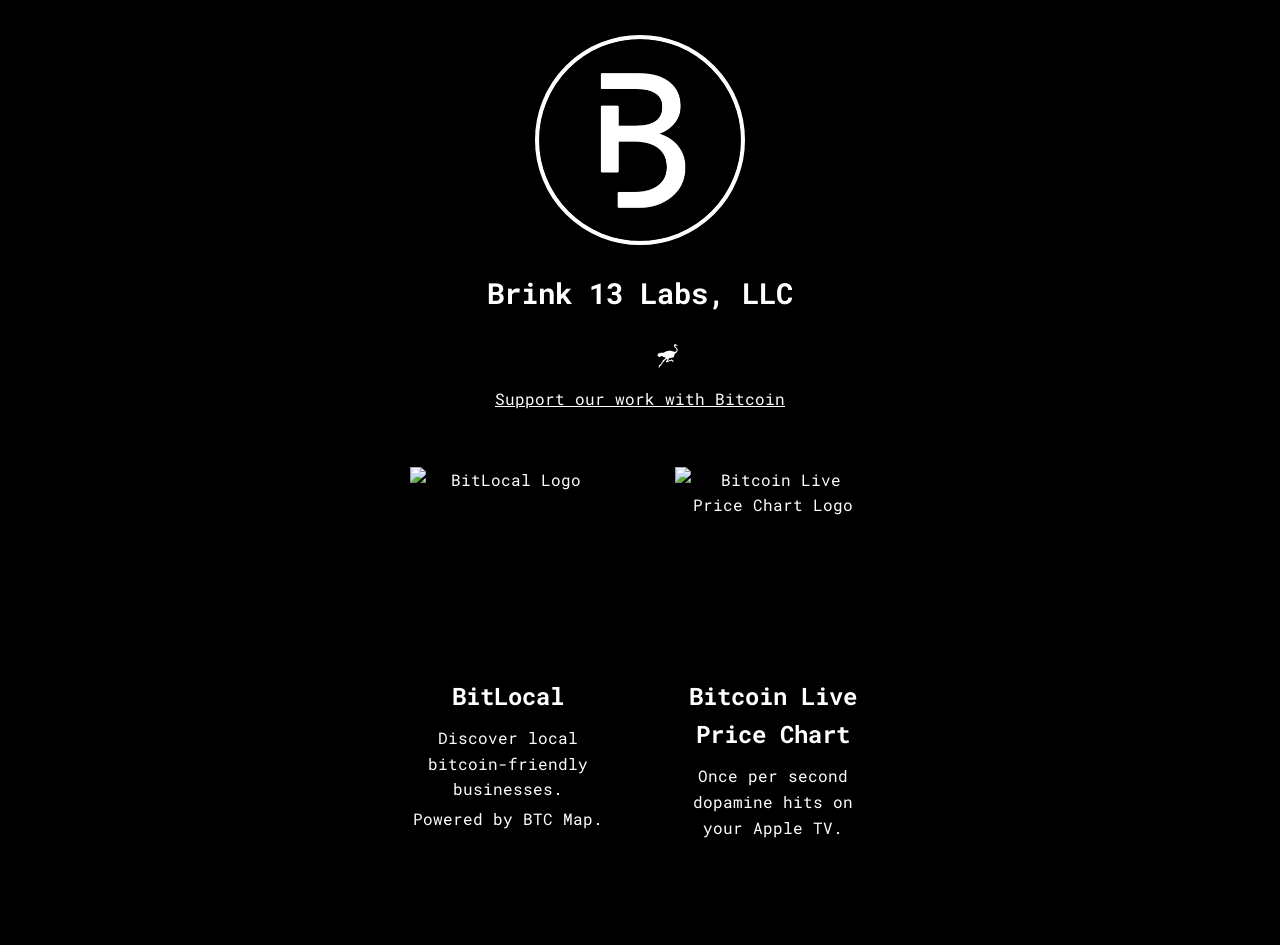
==== index.html @ c0b8a2ac "Initial commit" ====
<!DOCTYPE html>
<html lang="en">
<head>
    <meta charset="UTF-8">
    <meta name="viewport" content="width=device-width, initial-scale=1.0">
    <title>Brink 13 Labs, LLC</title>
    <link rel="preconnect" href="https://fonts.googleapis.com">
    <link rel="preconnect" href="https://fonts.gstatic.com" crossorigin>
    <link href="https://fonts.googleapis.com/css2?family=Roboto+Mono:ital,wght@0,100..700;1,100..700&family=Roboto:ital,wght@0,100;0,300;0,400;0,500;0,700;0,900;1,100;1,300;1,400;1,500;1,700;1,900&display=swap" rel="stylesheet">
    <link rel="stylesheet" href="styles.css">
    <!-- Font Awesome Kit -->
    <script src="https://kit.fontawesome.com/6f3076a4ba.js" crossorigin="anonymous"></script>

    <!-- Favicon Links -->
    <link rel="icon" href="images/Brink 13 Labs Logo_White_Short_Rounded_300x300.ico" type="image/x-icon">
    <link rel="icon" href="images/Brink 13 Labs Logo_White_Short_32x32.png" type="image/png" sizes="32x32">
    <link rel="icon" href="images/Brink 13 Labs Logo_White_Short_16x16.png" type="image/png" sizes="16x16">
    <!-- Apple Touch Icon for iOS -->
    <link rel="apple-touch-icon" href="images/Brink 13 Labs Logo_White_Short_180x180.png" sizes="180x180">

</head>
<body>

    <!-- Main Container -->
    <div class="main-container">
        <!-- Left Column -->
        <div class="left-column">

            <!-- Logo -->
            <img src="images/Brink 13 Labs Logo_White_Short.png" alt="Brink 13 Labs Logo" class="profile-pic">

            <!-- Name -->
            <h1 class="user-name">Brink 13 Labs, LLC</h1>

            <!-- Description -->
            <!-- <p></p> -->

            <!-- Social Links -->
            <div class="social-links">
                <a href="https://github.com/joeycast/" class="icon-link tooltip" aria-label="GitHub" target="_blank" rel="noopener noreferrer">
                    <i class="fa-brands fa-github"></i>
                    <span class="tooltiptext">GitHub</span>
                </a>
                <a href="https://x.com/joeycast" class="icon-link tooltip" aria-label="X (Twitter)" target="_blank" rel="noopener noreferrer">
                    <i class="fa-brands fa-x-twitter"></i>
                    <span class="tooltiptext">X</span>
                </a>
                <a href="https://nostr.com/npub1x25l2kgsvh0fwy7tzux0pcy924vvkwhkd5z8u68a4taktexjzeqsjydmvg" class="icon-link tooltip" aria-label="Nostr">
                    <img src="images/nostr_logo_FFFFFF.png" alt="Nostr Logo" class="nostr-logo">
                    <span class="tooltiptext">Nostr</span>
                </a>
                <a href="mailto:joe@brink13labs.com" class="icon-link tooltip" aria-label="Email">
                    <i class="fa-solid fa-paper-plane"></i>
                    <span class="tooltiptext">Email</span>
                </a>
            </div>

            <!-- Tipping Link -->
            <div>
                <p>
                    <a href="https://strike.me/joeycast/" 
                    class="underline-link" 
                    target="_blank" 
                    rel="noopener noreferrer" 
                    aria-label="Support my work with Bitcoin">
                        Support our work with Bitcoin
                    </a>
                </p>
            </div>
        </div>

        <!-- Right Column -->
        <div class="right-column">
            <!-- <h2>Projects</h2> -->
            <div class="projects-grid">
                <!-- Project 1 -->
                <div class="project-card-wrapper">
                    <!-- No Badge for Project 1 -->
                    
                    <div class="project-card">
                        <div class="image-container">
                            <img src="images/BitLocal_Logo_Rounded.png" alt="BitLocal Logo">
                        </div>
                        <h3>BitLocal</h3>
                        <p>
                            Discover local bitcoin-friendly businesses. 
                            <p><a href="https://btcmap.org/" target="_blank" rel="noopener noreferrer" aria-label="Powered by BTC Map">Powered by BTC Map.</a></p>
                        </p>
                        
                        <!-- Project Links -->
                        <div class="project-links">

                            <!-- App Store Link -->
                            <a href="https://apps.apple.com/us/app/bitlocal-btc-friendly-shops/id6447485666" class="icon-link tooltip" target="_blank" rel="noopener noreferrer" aria-label="View BitLocal on App Store">
                                <i class="fa-solid fa-store"></i>
                                <span class="tooltiptext">App Store</span>
                            </a>

                            <!-- GitHub Link -->
                            <a href="https://github.com/joeycast/bitlocal" class="icon-link tooltip" target="_blank" rel="noopener noreferrer" aria-label="View BitLocal GitHub Repository">
                                <i class="fa-brands fa-github"></i>
                                <span class="tooltiptext">GitHub</span>
                            </a>

                            <!-- Privacy Policy Link -->
                            <a href="https://github.com/joeycast/BitLocal.app/blob/main/Privacy_Policy.md" class="icon-link tooltip" target="_blank" rel="noopener noreferrer" aria-label="View BitLocal Privacy Policy">
                                <i class="fa-solid fa-shield-alt"></i>
                                <span class="tooltiptext">Privacy Policy</span>
                            </a>
                        </div>
                    </div>
                </div>

                <!-- Project 2 -->
                <div class="project-card-wrapper">
                    <!-- Coming Soon Badge -->
                    <!-- <span class="coming-soon-badge">Coming Soon 👀</span> -->

                    <div class="project-card">
                        <div class="image-container">
                            <img src="images/Bitcoin Live Price Chart Logo_Rounded.png" alt="Bitcoin Live Price Chart Logo">
                        </div>
                        <h3>Bitcoin Live Price Chart</h3>
                        <p>Once per second dopamine hits on your Apple TV.</p>
                        
                        <!-- Project Links -->
                        <div class="project-links">
                            <!-- App Store Link -->
                            <a href="https://apps.apple.com/us/app/bitcoin-live-price-chart/id6738598571" class="icon-link tooltip" target="_blank" rel="noopener noreferrer" aria-label="View Bitcoin Live Price Chart on App Store">
                                <i class="fa-solid fa-store"></i>
                                <span class="tooltiptext">App Store</span>
                            </a>
                            
                            <!-- GitHub Link -->
                            <a href="https://github.com/joeycast/bitcoinlivepricechart" class="icon-link tooltip" target="_blank" rel="noopener noreferrer" aria-label="View Bitcoin Live Price Chart GitHub Repository">
                                <i class="fa-brands fa-github"></i>
                                <span class="tooltiptext">GitHub</span>
                            </a>
                            
                            <!-- Privacy Policy Link -->
                            <a href="https://github.com/joeycast/BitcoinLivePriceChart/blob/main/Bitcoin%20Live%20Price%20Chart/Docs/Privacy_Policy.md" class="icon-link tooltip" target="_blank" rel="noopener noreferrer" aria-label="View Bitcoin Live Price Chart Privacy Policy">
                                <i class="fa-solid fa-shield-alt"></i>
                                <span class="tooltiptext">Privacy Policy</span>
                            </a>
                        </div>
                    </div>
                </div>
                <!-- Add more projects as needed -->
            </div>
        </div>
    </div>
</body>
</html>
---- styles.css ----
:root {
    /* Color Palette */
    --color-background: #000000;       /* Dark Slate Gray */
    --color-project-card: #000000;        /* Pure Snow */
    --color-project-links: #F8F6F6;    /* Soft Pearl */
    --color-social-links: #FFFFFF;     /* White */
    --color-accent: #FFFFFF;           /* White */
    --color-badge: #FF4D4D;            /* Crimson Blaze */

    /* Transition Duration */
    --transition-duration: 0.3s;
}

/* Reset & Base Styles */
* {
    margin: 0;
    padding: 0;
    box-sizing: border-box;
}

body {
    font-family: 'Roboto Mono', sans-serif;
    line-height: 1.6;
    background-color: var(--color-background);
}

/* Container */
.container {
    width: 90%;
    max-width: 1200px;
    margin: auto;
    padding: 20px 0;
}

/* Headings */
h1, h2, h3, h4, h5, h6 {
    color: inherit; /* Inherits from parent or default */
    margin-bottom: 10px;
    font-family: 'Roboto Mono', sans-serif;
}

/* Paragraphs */
p {
    color: inherit; /* Inherits from parent or default */
    line-height: 1.6;
}

/* Main Container */
.main-container {
    display: center;
    flex-direction: row;
    justify-content: space-between;
    align-items: center;
    height: 100vh;
    padding: 20px;
    background-color: var(--color-background);
}

/* Left Column */
.left-column {
    flex: 0 0 300px; /* Fixed width of 300px */
    display: flex;
    flex-direction: column;
    align-items: center; /* Centers items horizontally */
    justify-content: center; /* Centers items vertically */
    padding: 10px;
    margin-top: 10px;
}

/* Right Column */
.right-column {
    flex: 1; /* Takes up remaining space */
    display: flex;
    flex-direction: column;
    align-items: center;
    justify-content: flex-start;
    padding: 20px;
}

/* =========================================
   Buttons: No background
   ========================================= */
.btn-primary {
    background-color: transparent;  /* No background */
    color: #fff;                    /* Keep text white (adjust as needed) */
    padding: 10px 20px;
    border: 1px solid #fff;         /* Optional: Add a subtle border */
    border-radius: 5px;
    cursor: pointer;
    transition: color var(--transition-duration) ease,
                transform var(--transition-duration) ease;
}

.btn-primary:hover {
    background-color: transparent;  /* Remain transparent on hover */
    color: #fff;                    /* Keep text white */
    transform: scale(1.05);
}

/* =========================================
   Logo Styling
   ========================================= */

/* Logo Styling */
.logo {
    width: 100%;
    max-width: 600px;        /* Adjust the maximum width as needed */
    height: auto;            /* Maintains aspect ratio */
    object-fit: contain;     /* Ensures the logo fits within the container without distortion */
    margin-bottom: 20px;     /* Adds space below the logo */
    transition: transform var(--transition-duration) ease, box-shadow var(--transition-duration) ease;
}

.logo:hover {
    /* transform: scale(1.05);  Slightly enlarges the logo on hover */
    box-shadow: 0 4px 8px rgba(0, 0, 0, 0.2); /* Adds a subtle shadow on hover */
}

/* =========================================
   Global Link Styling
   ========================================= */
a {
    /* Default all links to white */
    color: #FFFFFF;
    text-decoration: none;
    transition: color var(--transition-duration) ease;
}

/* Text links get underlined on hover, 
   but we'll remove it from icon links. */
a:hover {
    /* No underline by default on hover */
    text-decoration: none;
}

/* Underline ONLY text-based links on hover 
   (exclude icon links via :not(.icon-link)) */
a:not(.icon-link):hover {
    text-decoration: underline;
}

/* .underline-link class (if needed) */
.underline-link {
    text-decoration: underline;
}

/* =========================================
   Profile Picture Styling
   ========================================= */
.profile-pic {
    width: 200px;
    height: 200px;
    object-fit: cover;
    border-radius: 50%;
    margin-bottom: 20px;
    border: 4px solid #fff;
    transition: transform var(--transition-duration) ease, 
                box-shadow var(--transition-duration) ease;
    transform: scale(1.05);
    box-shadow: 0 8px 12px rgba(0, 0, 0, 0.2);
}

.profile-pic:hover {
    transform: scale(1.1);
    box-shadow: 0 12px 18px rgba(0, 0, 0, 0.3);
}

/* Specific Text Coloring for Name & Description */
.user-name {
    margin-top: 10px;
    font-size: 1.8rem;
    font-weight: 1000; /* Bold text */
    color: #FFFFFF;    /* White */
    text-align: center;
    font-family: 'Roboto Mono', sans-serif;
}

.left-column p {
    text-align: center;
    color: #FFFFFF;    /* White */
}

/* =========================================
   Social Links (icons remain white)
   ========================================= */
.social-links {
    display: flex;
    gap: 5px;
    margin-top: 5px;
    margin-bottom: 5px;
    justify-content: center; /* Center the social links horizontally */
}

/* Icon-Only Links Base */
.icon-link {
    display: inline-flex;
    align-items: center;
    justify-content: center;
    width: 50px;
    height: 50px;
    /* Remove circular shape for project icons, 
       but keep for social if you want a circle for them. 
       So we won't define border-radius: 50% here. */
    transition: background-color var(--transition-duration) ease,
                transform var(--transition-duration) ease,
                color var(--transition-duration) ease;
    text-decoration: none; /* No underline on icon links */
}

.icon-link:hover {
    transform: scale(1.1);
}

/* Social Icons: White */
.social-links .icon-link {
    color: #FFFFFF !important; /* Force white for social icons */
    border-radius: 50%;        /* Keep circular shape for social icons */
}

.social-links .icon-link:hover {
    background-color: transparent !important; /* No background change */
    color: #FFFFFF !important; /* Remain white on hover */
}

/* Icon sizes */
.icon-link i,
.icon-link .nostr-logo {
    font-size: 1.5rem;
    width: 24px;
    height: 24px;
    object-fit: contain;
}

/* Nostr Logo within Icon Links */
.icon-link .nostr-logo {
    width: 30px;
    height: 30px;
    object-fit: cover;
    border-radius: 50%;
    transition: transform var(--transition-duration) ease, 
                box-shadow var(--transition-duration) ease;
}

/* =========================================
   QR Code
   ========================================= */
.qr-code {
    margin-top: 5px;
    text-align: center;
    padding: 20px;
}

.qr-code p {
    font-size: 1rem;
    color: inherit; /* Inherits from parent */
    margin-bottom: 10px;
}

.qr-image {
    width: 100px;
    height: 100px;
    object-fit: contain;
    border: 2px solid #ccc;
    border-radius: 8px;
    display: block;
    margin: 10px auto 0;
    background-color: #fff;
}

/* =========================================
   Projects Grid & Cards
   ========================================= */
.projects-grid {
    display: grid;
    grid-template-columns: repeat(auto-fit, minmax(220px, 1fr));
    gap: 20px;
    align-items: stretch;
}

/* Wrapper for each project card */
.project-card-wrapper {
    position: relative;
    display: flex;
    flex-direction: column;
    align-items: center;
    height: 100%;
}

/* Hover Effect on Project Card Wrapper */
.project-card-wrapper:hover .project-card {
    transform: translateY(-15px);
    box-shadow: 0 15px 25px rgba(0, 0, 0, 0.2);
}

.project-card-wrapper:hover .coming-soon-badge {
    transform: translateY(-15px) rotate(-10deg);
    box-shadow: 0 8px 16px rgba(0, 0, 0, 0.3), 0 0 15px rgba(255, 77, 77, 0.7);
}

/* Project Card Transition */
.project-card {
    transition: transform var(--transition-duration) ease, 
                box-shadow var(--transition-duration) ease;
}

/* Coming Soon Badge Transition */
.coming-soon-badge {
    transition: transform var(--transition-duration) ease, 
                opacity var(--transition-duration) ease, 
                box-shadow var(--transition-duration) ease;
}

/* Project Card Styling */
.project-card {
    flex: 1;
    background-color: var(--color-project-card);
    padding: 20px;
    border-radius: 16px;
    box-shadow: 0 10px 20px rgba(0, 0, 0, 0.1);
    text-align: center;
    display: flex;
    flex-direction: column;
    justify-content: space-between;
    gap: 0px;
    margin: 0;
    max-width: 1100px;
    width: 100%;
    color: #FFFFFF; /* Base text color inside project card: black */
}

/* Ensure project card text retains black color */
.project-card h3,
.project-card p {
    color: inherit;
}

/* Image Container */
.image-container {
    width: 100%;
    height: 200px;
    overflow: hidden;
    margin-bottom: 0px;
    display: flex;
    align-items: center;
    justify-content: center;
    transition: box-shadow var(--transition-duration) ease;
}

.image-container img {
    width: 95%;
    height: 95%;
    object-fit: contain;
    transition: transform var(--transition-duration) ease;
}

.image-container img:hover {
    transform: scale(1.05);
}

.project-card h3 {
    margin: 15px 0 10px;
    font-size: 1.5rem;
    color: inherit; /* Inherit black */
}

.project-card p {
    flex-grow: 1;
    font-size: 1rem;
    margin-bottom: 0px;
    text-align: center;
    color: inherit; /* Inherit black */
}

/* Project Card "Coming Soon" Badge */
.coming-soon-badge {
    position: absolute;
    top: 10px;
    left: -10px;
    background-color: var(--color-badge);
    color: #fff; /* White text */
    padding: 12px 28px;
    font-size: 1.1rem;
    font-weight: bold;
    border-radius: 12px;
    box-shadow: 0 8px 16px rgba(0, 0, 0, 0.2), 0 0 10px rgba(255, 77, 77, 0.5);
    transform: rotate(-15deg);
    opacity: 0.95;
    z-index: 10;
    white-space: nowrap;
    max-width: 250px;
    text-overflow: ellipsis;
    overflow: hidden;
}

.project-card-wrapper:hover .coming-soon-badge {
    box-shadow: 0 8px 16px rgba(0, 0, 0, 0.3), 0 0 15px rgba(255, 77, 77, 0.7);
    transform: translateY(-15px) rotate(-10deg);
    opacity: 1;
}

/* =========================================
   Tooltips
   ========================================= */

/* 
   Remove transitions from tooltip to avoid 
   any flickering or delay (text will appear 
   immediately).
*/
.tooltip .tooltiptext {
    display: none; 
    visibility: hidden;

    /* Let the tooltip width be dictated by the text */
    width: fit-content; /* or use max-content */
    white-space: nowrap; /* prevents text wrapping */

    /* Add padding for extra space around the text */
    padding: 8px 12px;

    /* Remove or adjust any max-width/min-width if you had them */
    min-width: 0; 
    max-width: none;

    border-radius: 4px;
    position: absolute;
    bottom: 100%; 
    left: 50%;
    transform: translateX(-50%);
    opacity: 0;
    transition: none; /* to avoid flicker or delay */
    z-index: 1; 
}

/* Show instantly on hover/focus */
.tooltip:hover .tooltiptext,
.tooltip:focus .tooltiptext {
    display: block;
    visibility: visible;
    opacity: 1;
}

/* Tooltip Arrow */
.tooltip .tooltiptext::after {
    content: "";
    position: absolute;
    top: 100%;    /* At the bottom of the tooltip */
    left: 50%;
    margin-left: -5px;
    border-width: 5px;
    border-style: solid;
    /* Dark arrow by default; can change dynamically if needed */
    border-color: rgba(0, 0, 0, 0.8) transparent transparent transparent;
}

/* Show tooltip on hover/focus (instantly, no delay) */
.tooltip:hover .tooltiptext,
.tooltip:focus .tooltiptext {
    display: block;
    visibility: visible;
    opacity: 1;
}

/* Specific Tooltip Styling for SOCIAL icons 
   (white bg, dark text, NO border) */
.social-links .tooltip .tooltiptext {
    background-color: #FFFFFF;  /* White background */
    color: #2F4F4F;             /* Dark Slate Gray text */
    border: none;               /* Remove border */
    padding: 5px 10px;
    border-radius: 4px;
}

.social-links .tooltip .tooltiptext::after {
    border-color: #FFFFFF transparent transparent transparent;
}

/* Specific Tooltip Styling for PROJECT icons 
   (black bg, white text) */
.project-links .tooltip .tooltiptext {
    background-color: #000000;  /* Black background */
    color: #FFFFFF;             /* White text */
    border: 1px solid #FFFFFF;
    padding: 5px 10px;
    border-radius: 4px;
}

.project-links .tooltip .tooltiptext::after {
    border-color: #000000 transparent transparent transparent;
}

/* =========================================
   Project Links (Icons & Text) in Cards
   ========================================= */
.project-links {
    display: flex;
    flex-direction: row;
    justify-content: center;
    gap: 10px;
    margin-top: 15px;
    flex-wrap: wrap;
    align-items: center;
}

/* Project icon links: black (square/no circle) */
.project-links .icon-link {
    color: #FFFFFF !important; /* Force black for project icons */
    text-decoration: none;
    border-radius: 0 !important; /* Remove circular shape on project icons */
}

.project-links .icon-link:hover {
    background-color: #000000 !important; 
    color: #FFFFFF !important;           
    text-decoration: none;
}

/* Links within .project-card (text links) should be black */
.project-card a:not(.icon-link) {
    color: #FFFFFF !important; /* Black text link */
}
.project-card a:not(.icon-link):hover {
    color: #000000 !important;
    text-decoration: underline; /* Underline on hover for text links */
}

/* =========================================
   Disabled Icon Styling
   ========================================= */
.icon-link.disabled {
    pointer-events: none;
    opacity: 0.6;
    cursor: not-allowed;
    position: relative;
}

/* =========================================
   Responsive Design
   ========================================= */
@media (max-width: 1024px) {
    .main-container {
        flex-direction: column;
        align-items: center;
        justify-content: flex-start;
        height: auto; /* Allow height to adjust */
    }

    .left-column,
    .right-column {
        width: 100%;
    }

    .right-column {
        margin-top: 40px;
    }

    .logo {
        max-width: 500px; /* Slightly smaller on tablets */
    }
}

@media (max-width: 768px) {
    /* Reduce padding on the main container */
    .main-container {
        padding: 10px; /* Reduced from 20px */
    }

    .left-column p {
        text-align: center;
        max-width: 550px;
    }

    /* Reduce top margin on the right column */
    .right-column {
        margin-top: 0px;
        padding-left: 15px;
        padding-right: 15px;
        padding-bottom: 15px;
    }

    .profile-pic {
        width: 175px;
        height: 175px;
    }

    .qr-image {
        width: 60px;
        height: 60px;
    }

    .user-name {
        font-size: 1.7rem;
    }

    .right-column h2 {
        font-size: 1.5rem;
    }

    .project-card h3 {
        font-size: 1.5rem;
        margin-top: 0px;
        margin-bottom: 5px;
    }

    .project-card p {
        margin-top: 0px;
        margin-bottom: 0px;
    }

    .icon-link {
        width: 50px;
        height: 50px;
    }

    .icon-link i,
    .icon-link .nostr-logo {
        font-size: 1.75rem;
        width: 32px;
        height: 32px;
    }

    .qr-code {
        width: 100%;
    }

    .coming-soon-badge {
        top: 8px;
        left: -8px;
        padding: 10px 24px;
        font-size: 1rem;
        border-radius: 10px;
        transform: rotate(-15deg);
        max-width: 200px;
    }

    .logo {
        max-width: 400px; /* Smaller on small tablets and large phones */
    }
}

@media (max-width: 480px) {
    /* Reduce padding on the main container */
    .main-container {
        padding: 10px;
    }

    /* Reduce top margin on the right column */
    .right-column {
        margin-top: 0px;
        padding-left: 15px;
        padding-right: 15px;
        padding-bottom: 15px;
    }

    .profile-pic {
        width: 175px;
        height: 175px;
    }

    .qr-image {
        width: 60px;
        height: 60px;
    }

    .user-name {
        font-size: 1.7rem;
    }

    .right-column h2 {
        font-size: 1.5rem;
    }

    .project-card h3 {
        font-size: 1.5rem;
        margin-top: 10px;
        margin-bottom: 5px;
    }

    .project-card p {
        margin-top: 0px;
        margin-bottom: 10px;
    }

    .image-container {
        height: 150px;
    }

    .image-container img {
        width: 95%;
        height: 95%;
        object-fit: contain;
        transition: transform var(--transition-duration) ease;
    }

    .icon-link {
        width: 50px;
        height: 50px;
    }

    .icon-link i,
    .icon-link .nostr-logo {
        font-size: 1.75rem;
        width: 32px;
        height: 32px;
    }

    .qr-code {
        width: 100%;
    }

    .coming-soon-badge {
        top: 8px;
        left: -12px;
        padding: 10px 24px;
        font-size: 1rem;
        border-radius: 10px;
        transform: rotate(-15deg);
        max-width: 200px;
    }

    .logo {
        max-width: 300px; /* Smaller on phones */
    }
}
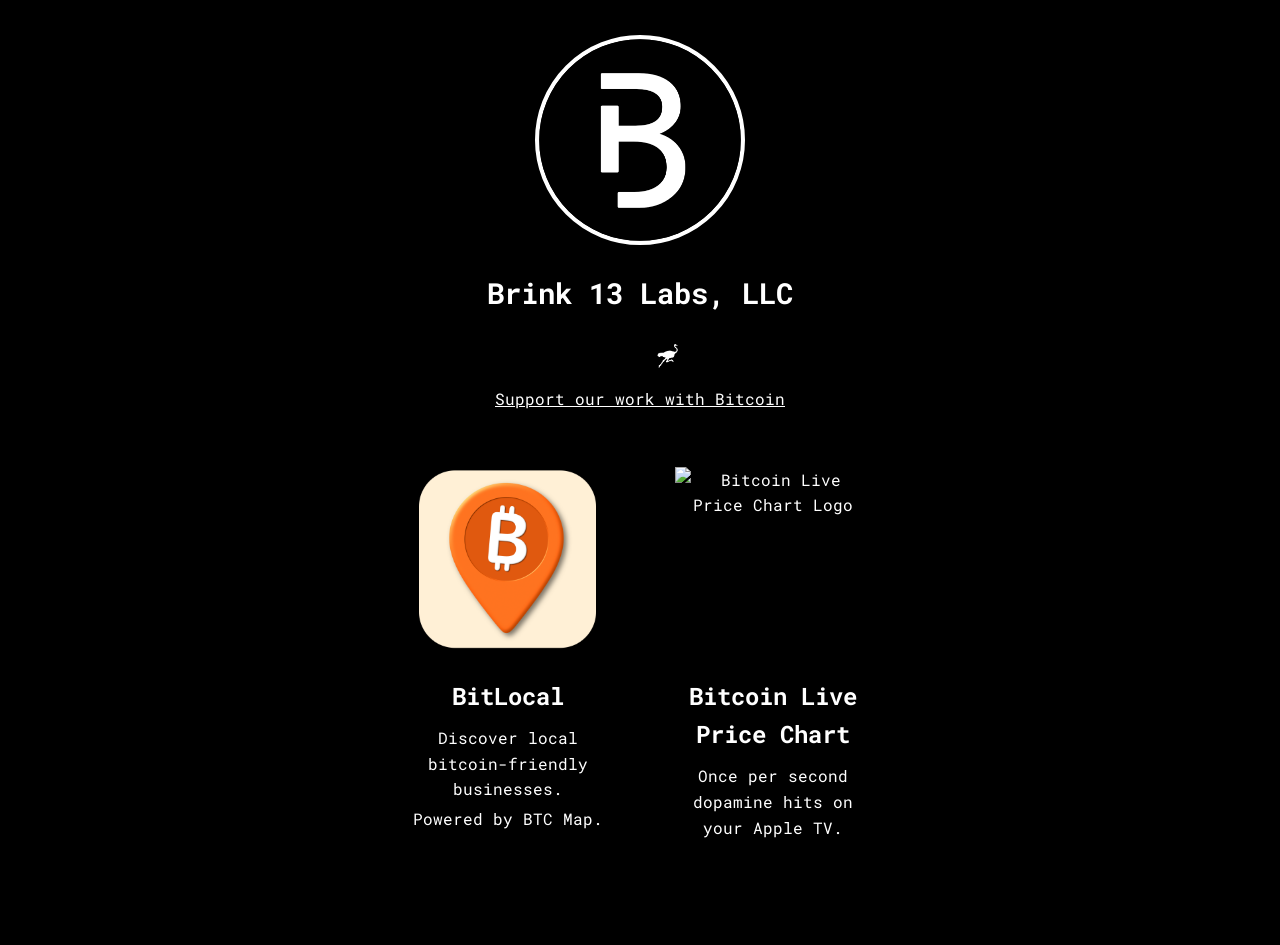
==== commit b8d1f3dc: "Updated with new BitLocal app logo" ====
--- a/index.html
+++ b/index.html
@@ -79,7 +79,7 @@
                     
                     <div class="project-card">
                         <div class="image-container">
-                            <img src="images/BitLocal_Logo_Rounded.png" alt="BitLocal Logo">
+                            <img src="images/BitLocal_Logo_v2_App_Icon_Light_Rounded.png" alt="BitLocal Logo">
                         </div>
                         <h3>BitLocal</h3>
                         <p>
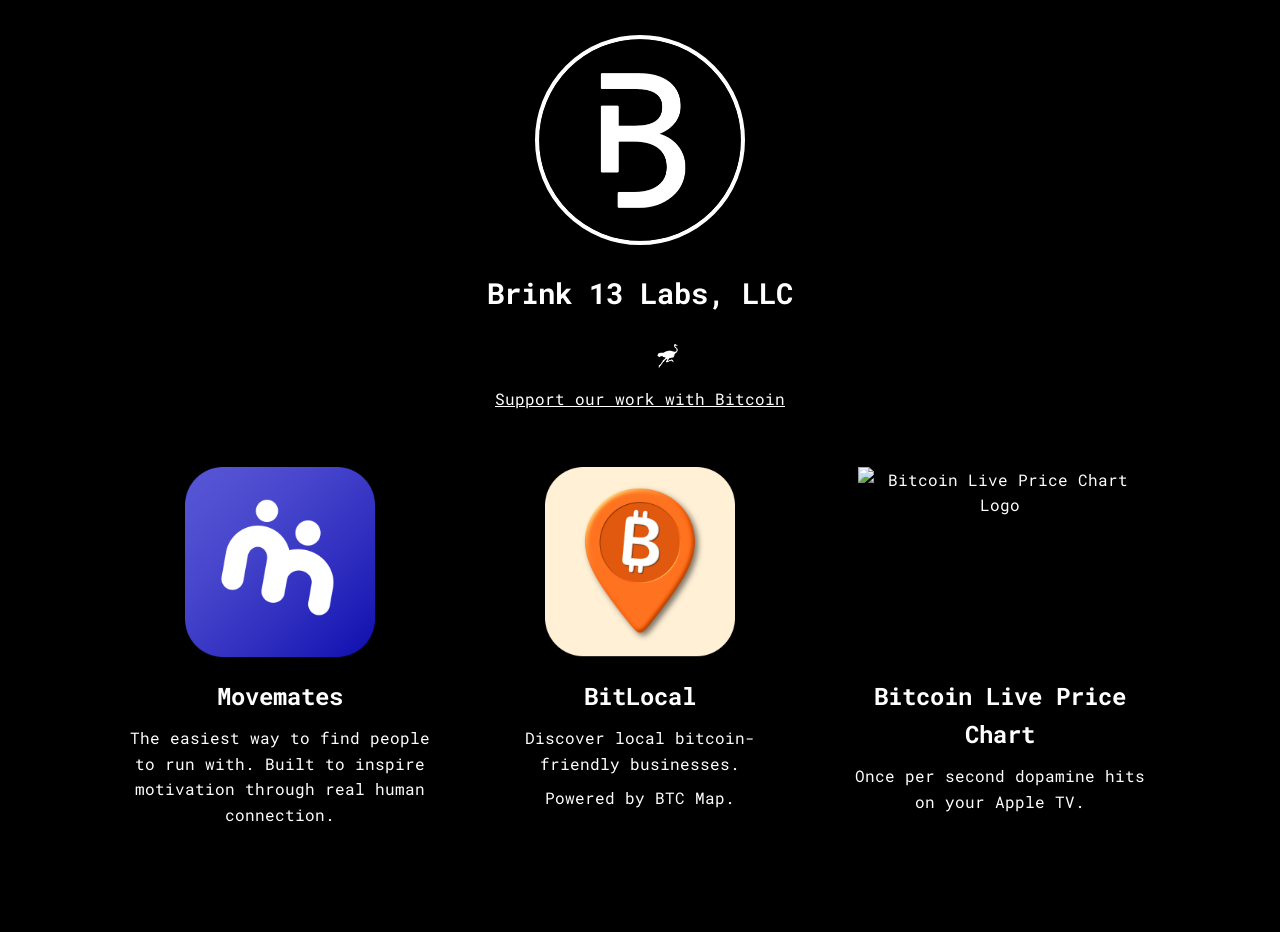
==== commit 8bad9a6e: "added Movemates, updated BitLocal logo" ====
--- a/index.html
+++ b/index.html
@@ -79,6 +79,41 @@
                     
                     <div class="project-card">
                         <div class="image-container">
+                            <img src="images/Movemates_Logo_Rounded.png" alt="Movemates Logo">
+                        </div>
+                        <h3>Movemates</h3>
+                        <p>The easiest way to find people to run with. Built to inspire motivation through real human connection.</p>
+                        
+                        <!-- Project Links -->
+                        <div class="project-links">
+
+                            <!-- App Store Link -->
+                            <a href="https://apps.apple.com/us/app/movemates-move-together/id6748308903" class="icon-link tooltip" target="_blank" rel="noopener noreferrer" aria-label="View Movemates on App Store">
+                                <i class="fa-solid fa-store"></i>
+                                <span class="tooltiptext">App Store</span>
+                            </a>
+
+                            <!-- X Link -->
+                            <a href="https://x.com/movemates_app" class="icon-link tooltip" target="_blank" rel="noopener noreferrer" aria-label="View Movemates on X">
+                                <i class="fa-brands fa-x-twitter"></i>
+                                <span class="tooltiptext">X</span>
+                            </a>
+
+                            <!-- Website Link -->
+                            <a href="https://movemates.app/" class="icon-link tooltip" target="_blank" rel="noopener noreferrer" aria-label="Visit Movemates Website">
+                                <i class="fa-solid fa-globe"></i>
+                                <span class="tooltiptext">Website</span>
+                            </a>
+                        </div>
+                    </div>
+                </div>
+
+                <!-- Project 2 -->
+                <div class="project-card-wrapper">
+                    <!-- No Badge for Project 2 -->
+                    
+                    <div class="project-card">
+                        <div class="image-container">
                             <img src="images/BitLocal_Logo_v2_App_Icon_Light_Rounded.png" alt="BitLocal Logo">
                         </div>
                         <h3>BitLocal</h3>
@@ -111,7 +146,7 @@
                     </div>
                 </div>
 
-                <!-- Project 2 -->
+                <!-- Project 3 -->
                 <div class="project-card-wrapper">
                     <!-- Coming Soon Badge -->
                     <!-- <span class="coming-soon-badge">Coming Soon 👀</span> -->
@@ -150,4 +185,4 @@
         </div>
     </div>
 </body>
-</html>+</html>
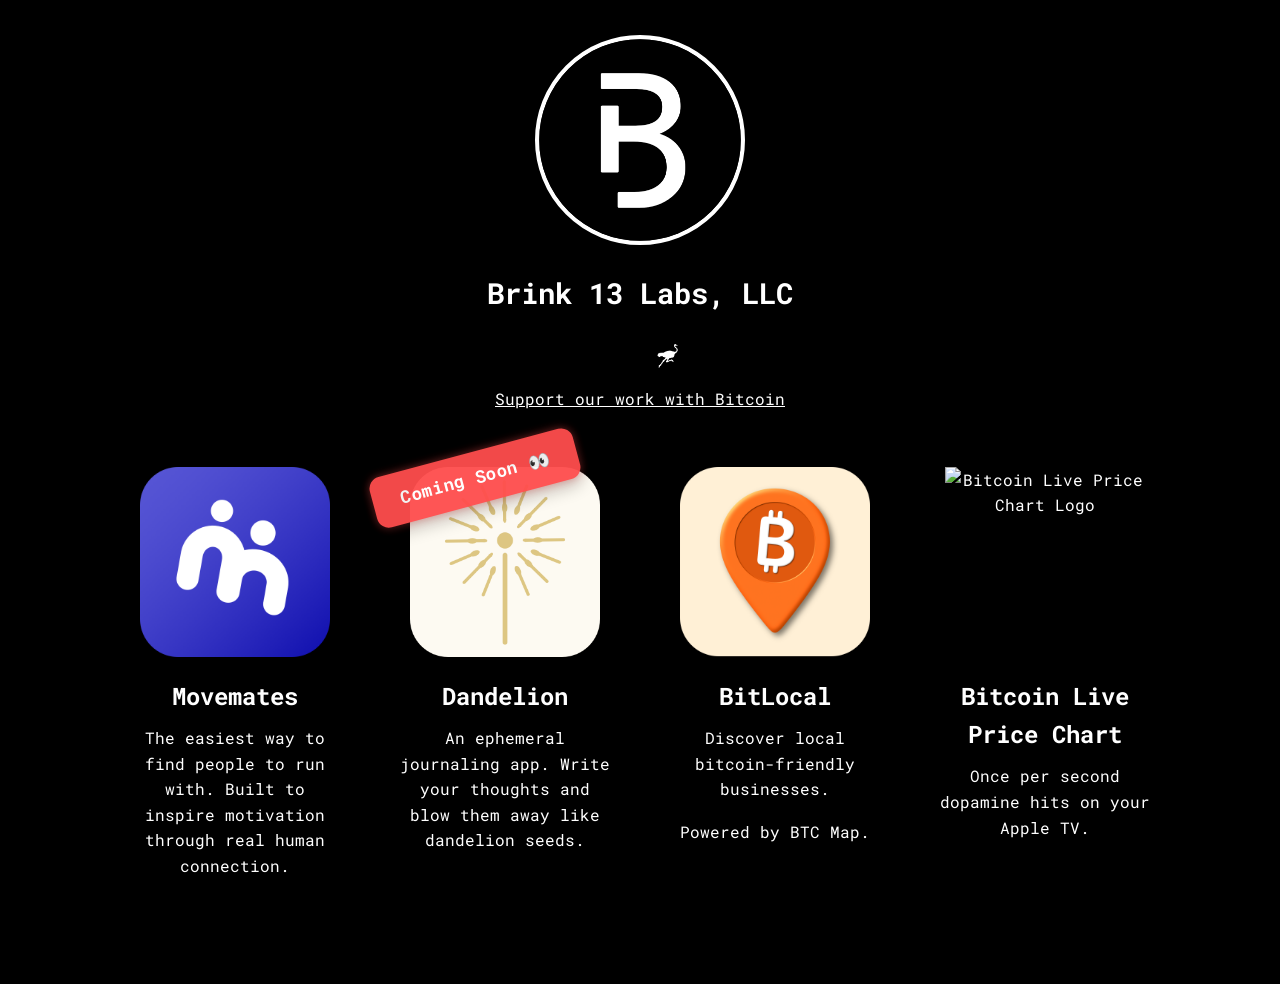
==== commit e15fa9b1: "Added Dandelion project with coming soon badge 🤖 Generated with [Claude Code](https://claude.com/cla" ====
--- a/index.html
+++ b/index.html
@@ -110,8 +110,31 @@
 
                 <!-- Project 2 -->
                 <div class="project-card-wrapper">
-                    <!-- No Badge for Project 2 -->
-                    
+                    <!-- Coming Soon Badge -->
+                    <span class="coming-soon-badge">Coming Soon 👀</span>
+
+                    <div class="project-card">
+                        <div class="image-container">
+                            <img src="images/Dandelion_Logo_Rounded.png" alt="Dandelion Logo">
+                        </div>
+                        <h3>Dandelion</h3>
+                        <p>An ephemeral journaling app. Write your thoughts and blow them away like dandelion seeds.</p>
+
+                        <!-- Project Links -->
+                        <div class="project-links">
+                            <!-- Website Link -->
+                            <a href="https://letgowithdandelion.com/" class="icon-link tooltip" target="_blank" rel="noopener noreferrer" aria-label="Visit Dandelion Website">
+                                <i class="fa-solid fa-globe"></i>
+                                <span class="tooltiptext">Website</span>
+                            </a>
+                        </div>
+                    </div>
+                </div>
+
+                <!-- Project 3 -->
+                <div class="project-card-wrapper">
+                    <!-- No Badge for Project 3 -->
+
                     <div class="project-card">
                         <div class="image-container">
                             <img src="images/BitLocal_Logo_v2_App_Icon_Light_Rounded.png" alt="BitLocal Logo">
@@ -146,7 +169,7 @@
                     </div>
                 </div>
 
-                <!-- Project 3 -->
+                <!-- Project 4 -->
                 <div class="project-card-wrapper">
                     <!-- Coming Soon Badge -->
                     <!-- <span class="coming-soon-badge">Coming Soon 👀</span> -->
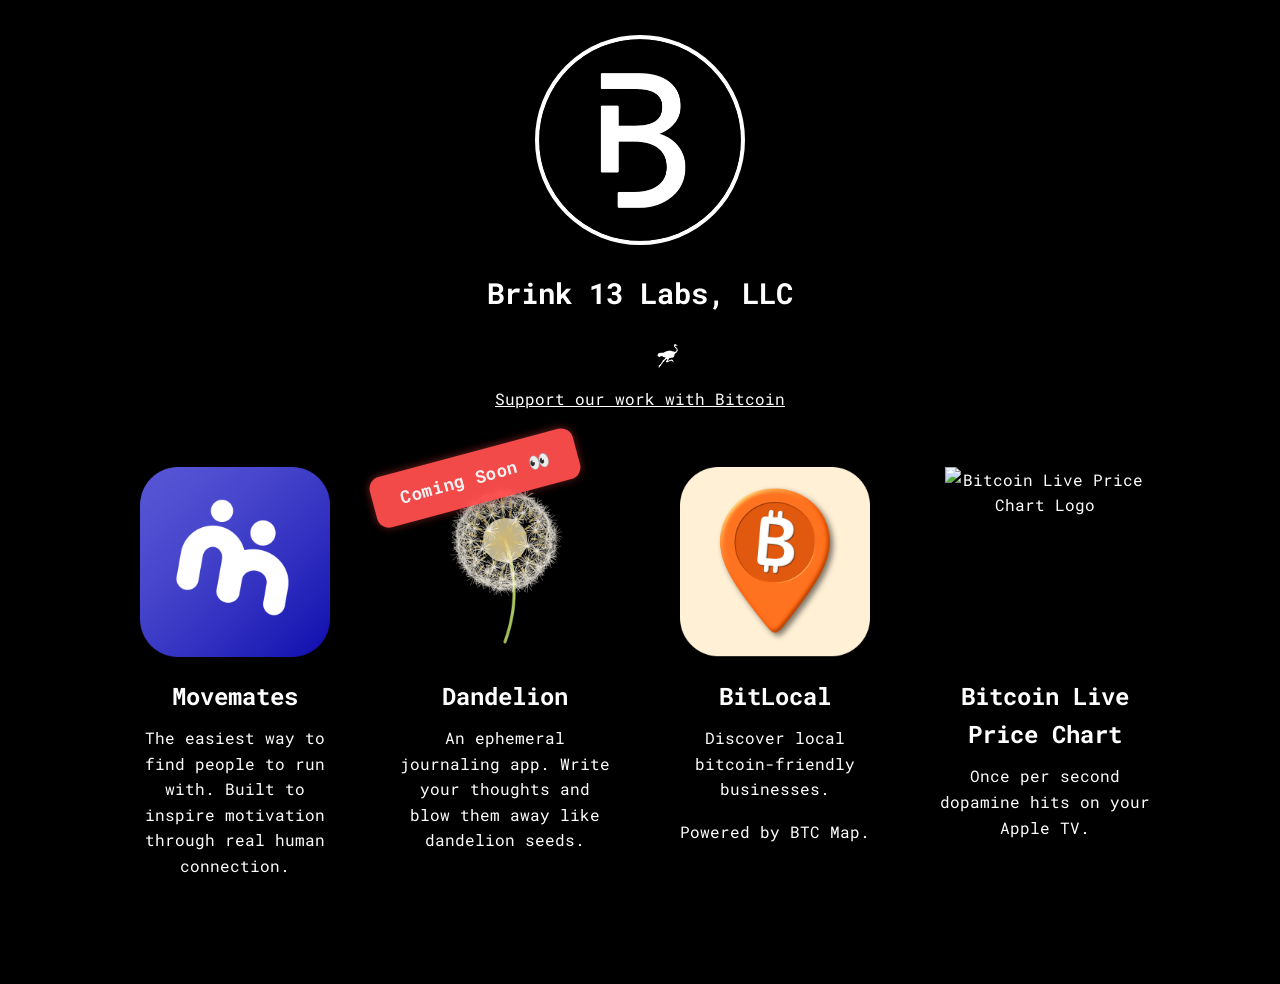
==== commit 748e2140: "Add Dandelion TestFlight link" ====
--- a/index.html
+++ b/index.html
@@ -127,6 +127,11 @@
                                 <i class="fa-solid fa-globe"></i>
                                 <span class="tooltiptext">Website</span>
                             </a>
+                            <!-- TestFlight Link -->
+                            <a href="https://testflight.apple.com/join/2YkGuxJS" class="icon-link tooltip" target="_blank" rel="noopener noreferrer" aria-label="Join Dandelion on TestFlight">
+                                <i class="fa-solid fa-plane"></i>
+                                <span class="tooltiptext">TestFlight</span>
+                            </a>
                         </div>
                     </div>
                 </div>
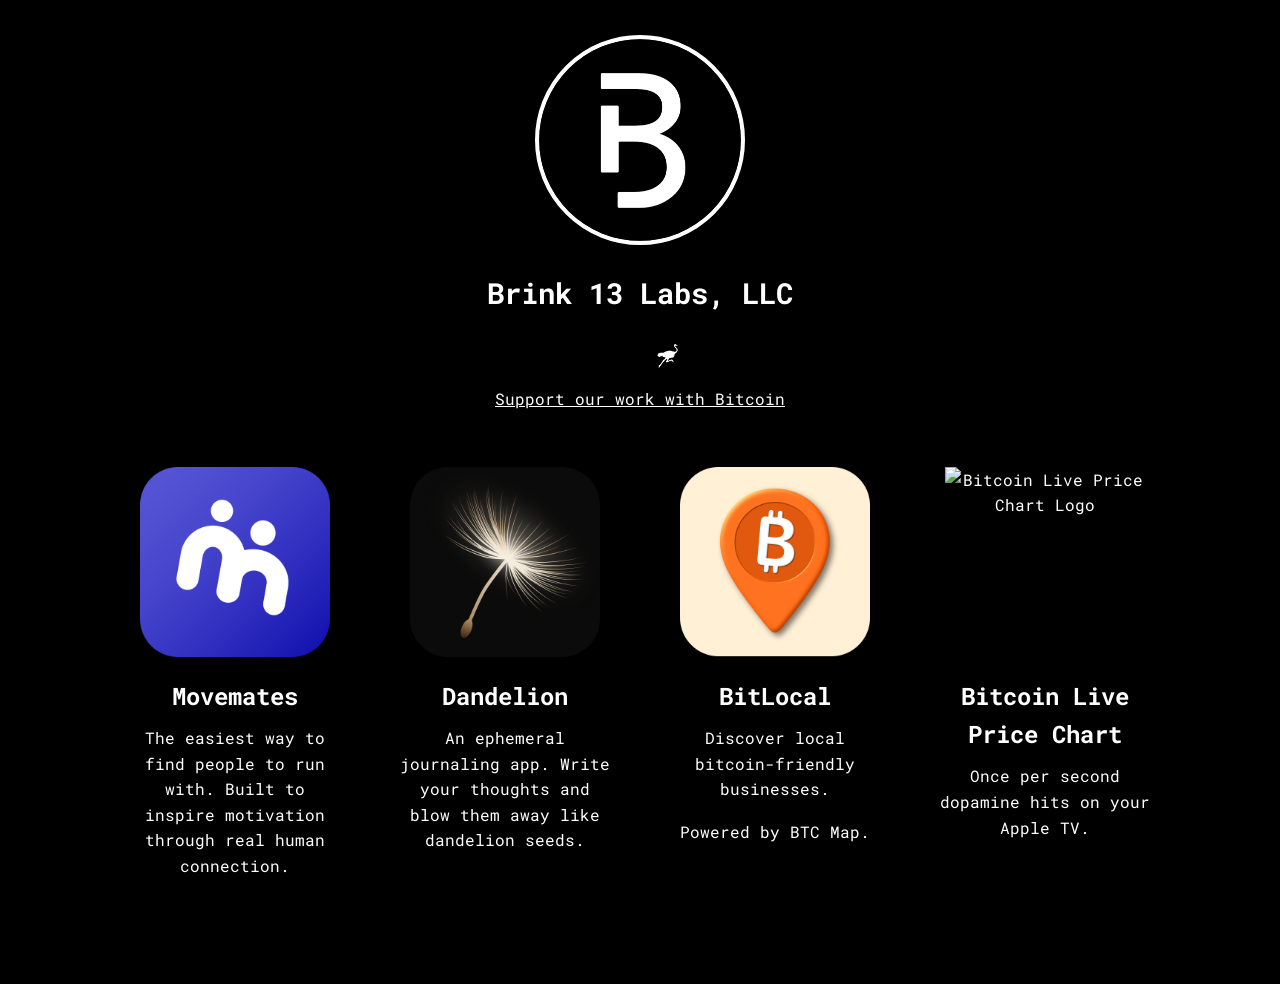
==== commit f3db4d7d: "Update Dandelion card links" ====
--- a/index.html
+++ b/index.html
@@ -110,9 +110,6 @@
 
                 <!-- Project 2 -->
                 <div class="project-card-wrapper">
-                    <!-- Coming Soon Badge -->
-                    <span class="coming-soon-badge">Coming Soon 👀</span>
-
                     <div class="project-card">
                         <div class="image-container">
                             <img src="images/Dandelion_Logo_Rounded.png" alt="Dandelion Logo">
@@ -122,6 +119,11 @@
 
                         <!-- Project Links -->
                         <div class="project-links">
+                            <!-- App Store Link -->
+                            <a href="https://apps.apple.com/us/app/dandelion-write-and-let-go/id6757363901" class="icon-link tooltip" target="_blank" rel="noopener noreferrer" aria-label="View Dandelion on App Store">
+                                <i class="fa-solid fa-store"></i>
+                                <span class="tooltiptext">App Store</span>
+                            </a>
                             <!-- Website Link -->
                             <a href="https://letgowithdandelion.com/" class="icon-link tooltip" target="_blank" rel="noopener noreferrer" aria-label="Visit Dandelion Website">
                                 <i class="fa-solid fa-globe"></i>
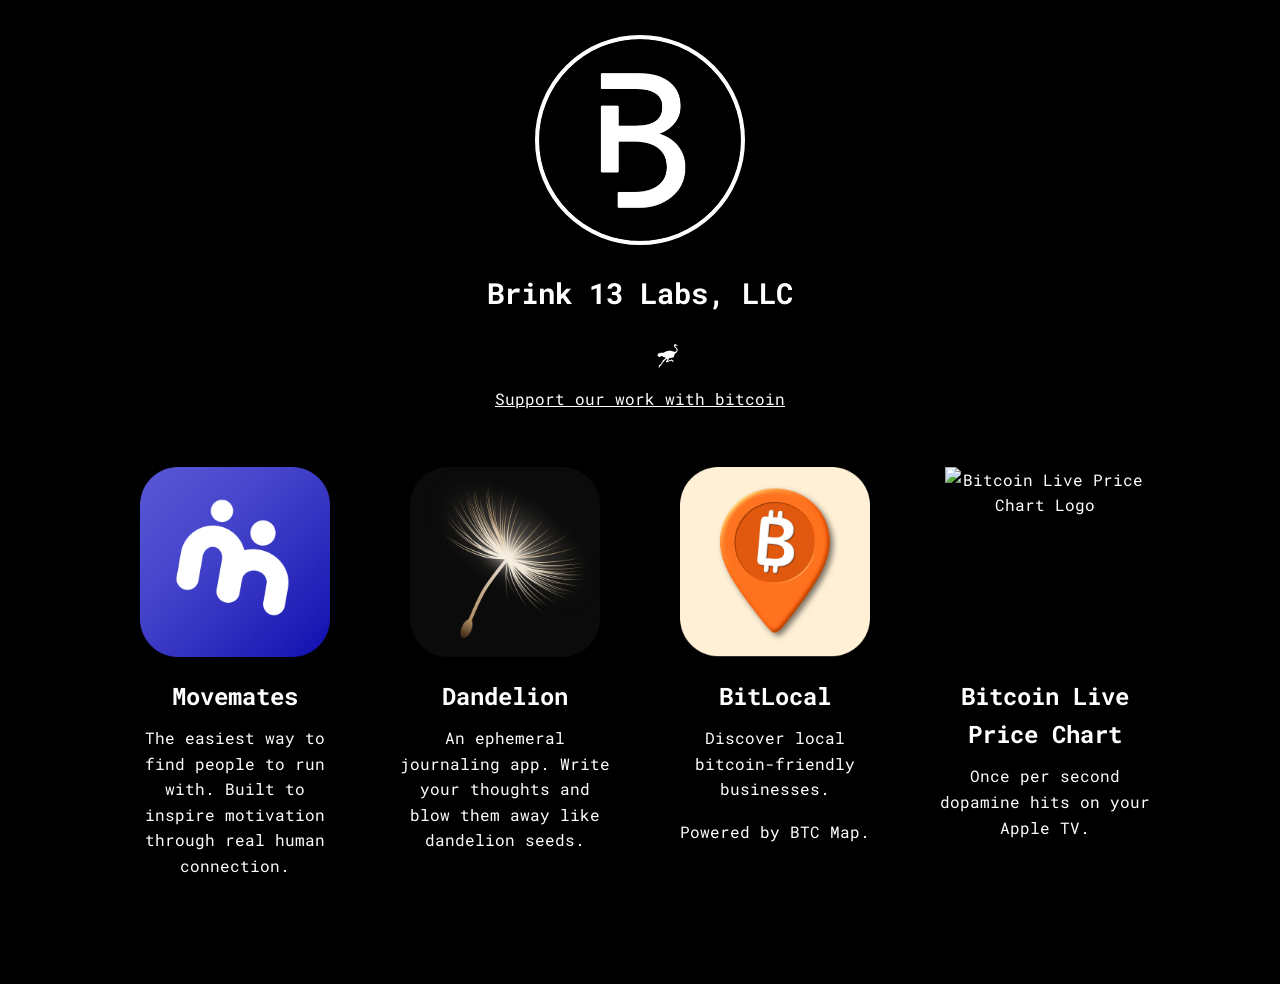
==== commit c165cd73: "Correct capitalization in bitcoin support link text and aria-label" ====
--- a/index.html
+++ b/index.html
@@ -62,8 +62,8 @@
                     class="underline-link" 
                     target="_blank" 
                     rel="noopener noreferrer" 
-                    aria-label="Support my work with Bitcoin">
-                        Support our work with Bitcoin
+                    aria-label="Support our work with bitcoin">
+                        Support our work with bitcoin
                     </a>
                 </p>
             </div>
